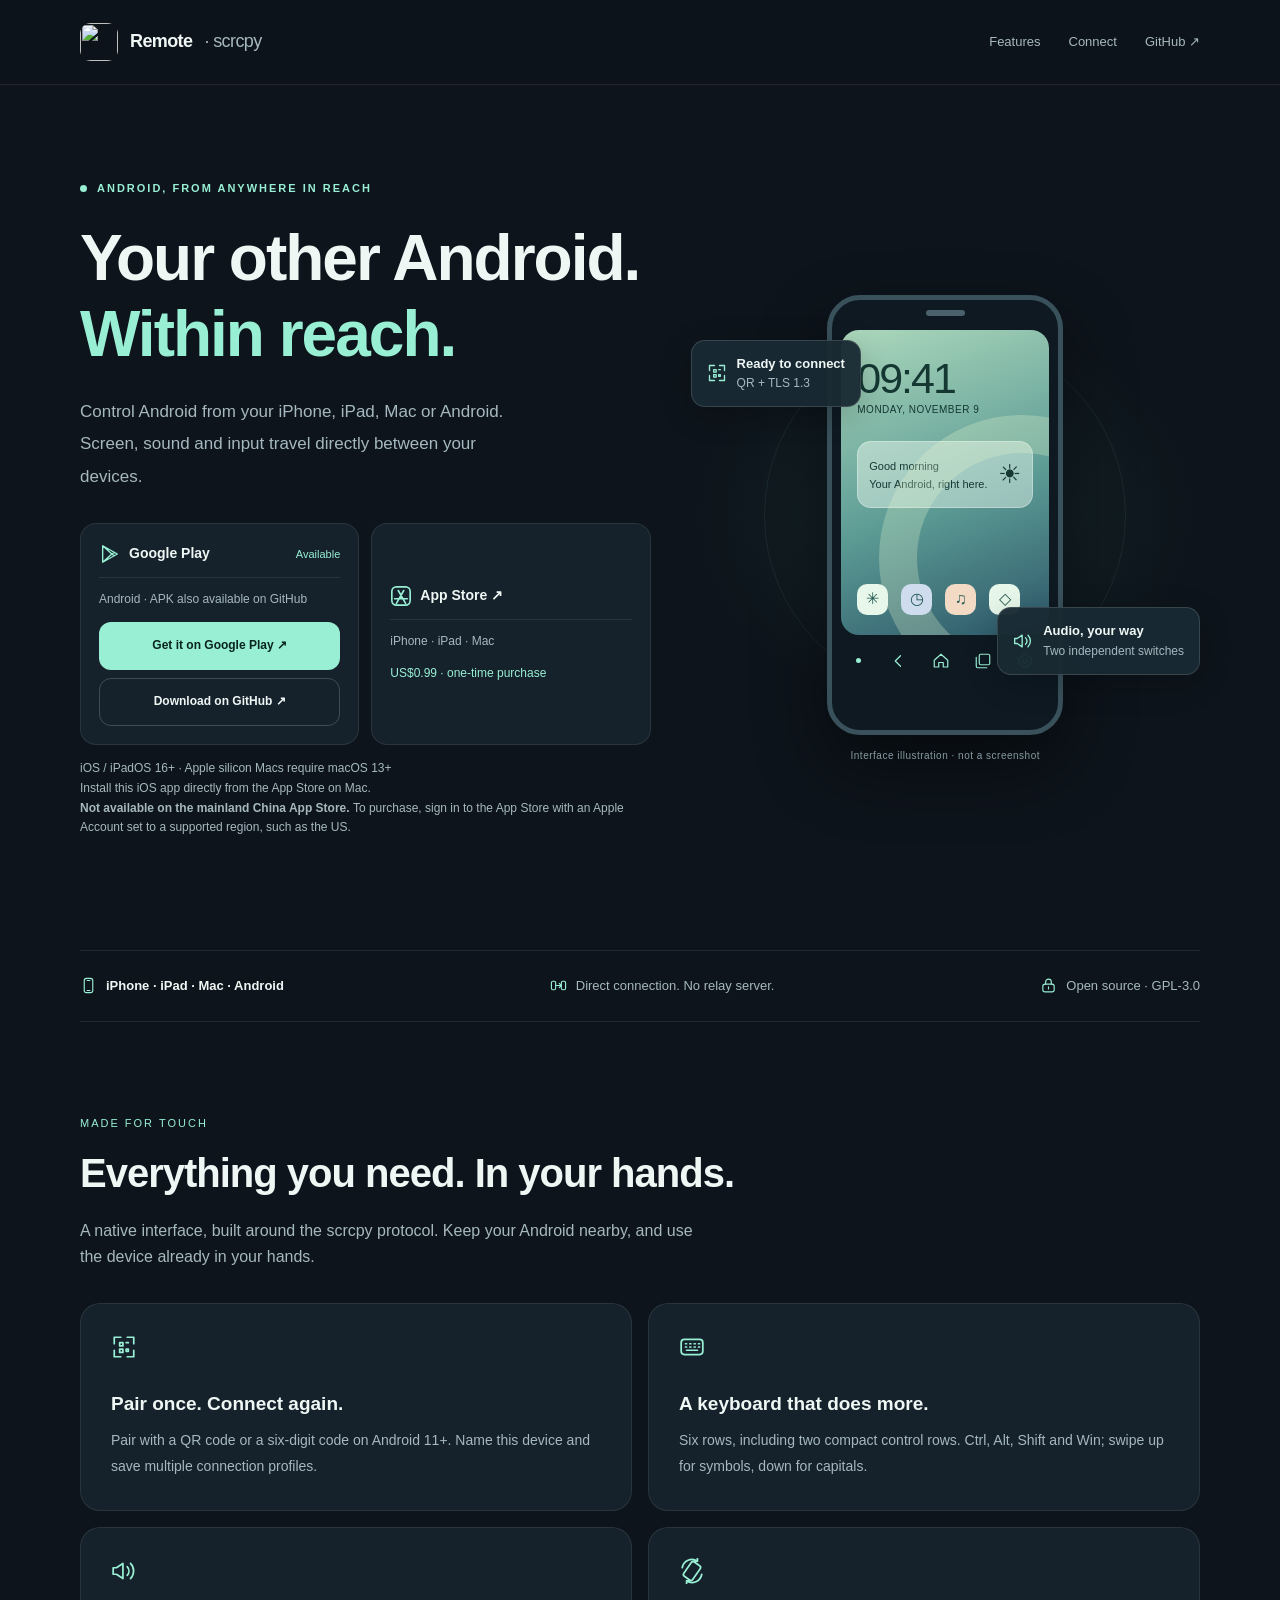
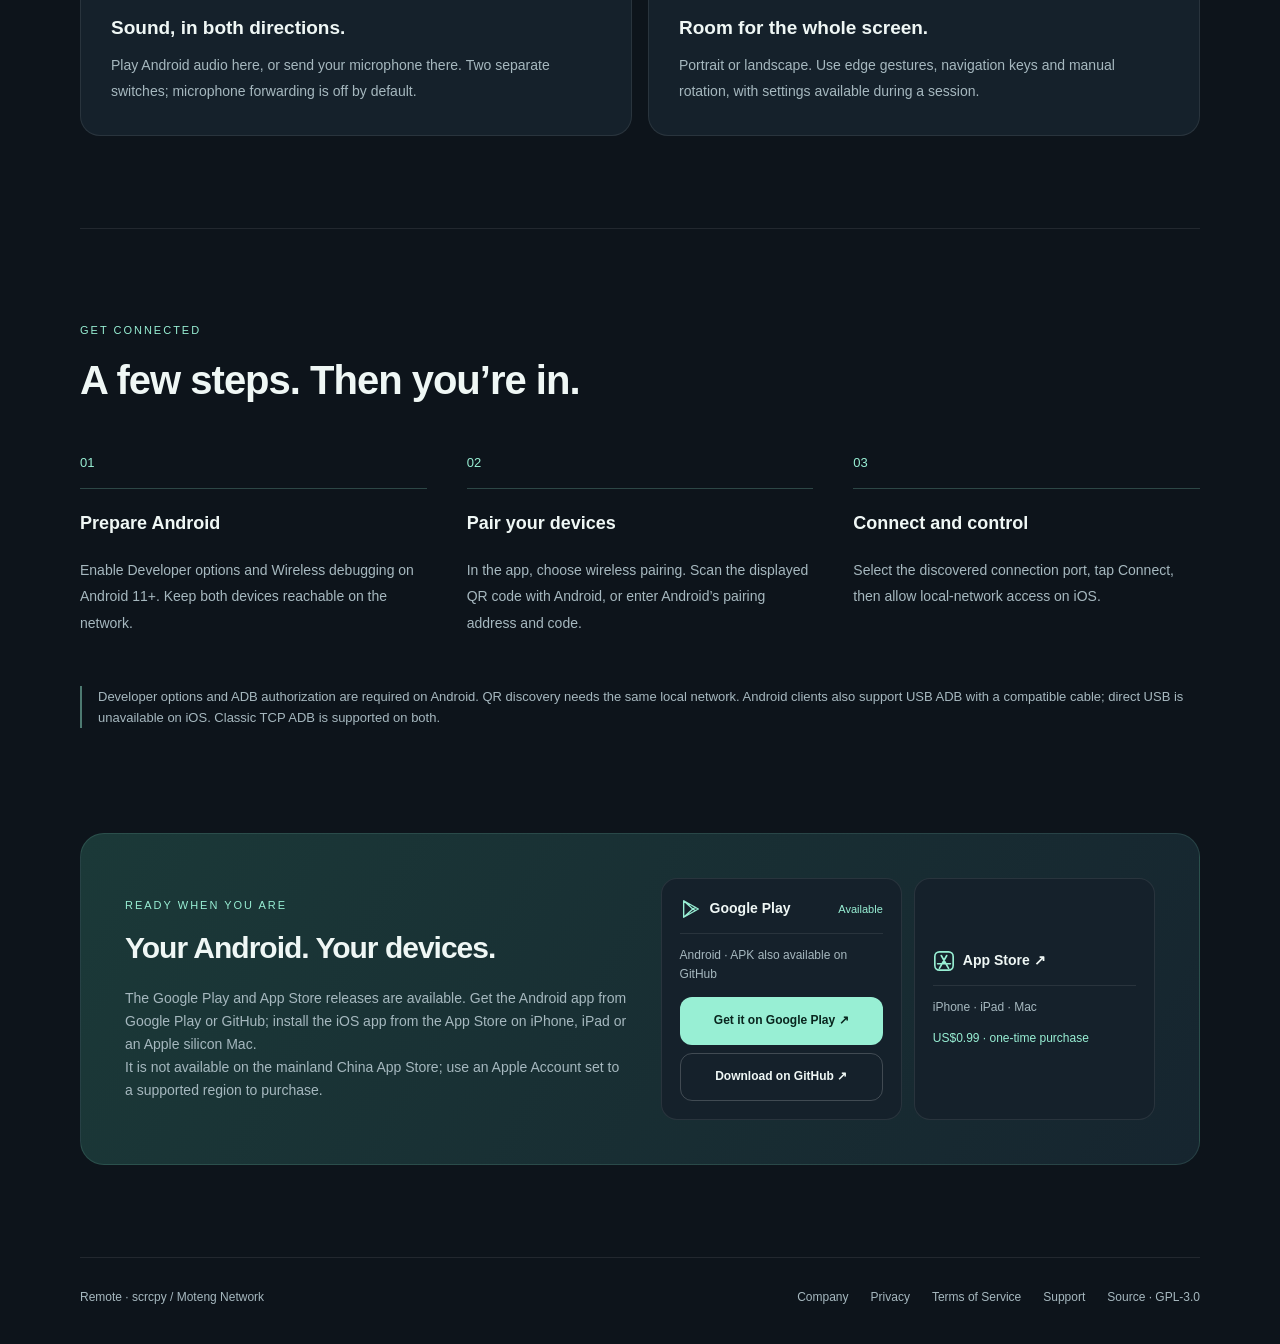
==== site/index.html @ ba076102 "site: mark Google Play release as available" ====
<!DOCTYPE html>
<html lang="en">
 <head>
  <meta charset="utf-8"/>
  <meta content="width=device-width, initial-scale=1" name="viewport"/>
  <meta content="#0d141b" name="theme-color"/>
  <title data-text-en="Remote · scrcpy — Control Android from your phone, tablet or Mac" data-text-zh="远控 · scrcpy — 用手机、平板或 Mac 控制 Android">
   Remote · scrcpy — Control Android from your phone, tablet or Mac
  </title>
  <meta content="Control Android from iPhone, iPad, Apple silicon Mac or Android. Available on the App Store and Google Play, with Android APK downloads on GitHub." data-content-en="Control Android from iPhone, iPad, Apple silicon Mac or Android. Available on the App Store and Google Play, with Android APK downloads on GitHub." data-content-zh="用 iPhone、iPad、Apple 芯片 Mac 或 Android 控制 Android。App Store 与 Google Play 均已上架，Android APK 也可从 GitHub 下载。" name="description"/>
  <meta content="Remote · scrcpy — Control Android from your phone, tablet or Mac" data-content-en="Remote · scrcpy — Control Android from your phone, tablet or Mac" data-content-zh="远控 · scrcpy — 用手机、平板或 Mac 控制 Android" property="og:title"/>
  <meta content="Control Android from iPhone, iPad, Apple silicon Mac or Android. Available on the App Store and Google Play, with Android APK downloads on GitHub." data-content-en="Control Android from iPhone, iPad, Apple silicon Mac or Android. Available on the App Store and Google Play, with Android APK downloads on GitHub." data-content-zh="用 iPhone、iPad、Apple 芯片 Mac 或 Android 控制 Android。App Store 与 Google Play 均已上架，Android APK 也可从 GitHub 下载。" property="og:description"/>
  <meta content="website" property="og:type"/>
  <link href="assets/logo.svg" rel="icon" type="image/svg+xml"/>
  <script src="assets/language.js">
  </script>
  <link href="assets/style.css" rel="stylesheet"/>
  <link href="https://scrcpy.oh-my-term.cn/" rel="canonical"/>
 </head>
 <body>
  <a class="skip" href="#main">
   <span data-language="zh-CN" lang="zh-CN">
    跳到正文
   </span>
   <span data-language="en" lang="en">
    Skip to content
   </span>
  </a>
  <header class="header">
   <nav aria-label="Main navigation" class="wrap nav" data-label-en="Main navigation" data-label-zh="主导航">
    <a class="brand" href="./">
     <img alt="" height="38" src="assets/logo.svg" width="38"/>
     Remote
     <span style="color: var(--muted); font-weight: 400">
      · scrcpy
     </span>
    </a>
    <div class="navlinks">
     <a class="desktop" href="#features">
      <span data-language="zh-CN" lang="zh-CN">
       功能
      </span>
      <span data-language="en" lang="en">
       Features
      </span>
     </a>
     <a class="desktop" href="#connect">
      <span data-language="zh-CN" lang="zh-CN">
       如何连接
      </span>
      <span data-language="en" lang="en">
       Connect
      </span>
     </a>
     <a class="desktop" href="https://github.com/moteng-network/scrcpy-ios">
      GitHub ↗
     </a>
     <button aria-label="Switch to Chinese" class="language language-toggle" data-label-en="Switch to Chinese" data-label-zh="切换为英文" data-toggle-language="" type="button">
      <span data-language="zh-CN" lang="zh-CN">
       EN
      </span>
      <span data-language="en" lang="en">
       中文
      </span>
     </button>
    </div>
   </nav>
  </header>
  <main class="wrap" id="main">
   <div class="hero">
    <div>
     <div class="eyebrow">
      Android, from anywhere in reach
     </div>
     <h1>
      <span data-language="zh-CN" lang="zh-CN">
       把另一部 Android，
       <br/>
       <em>
        握在手里。
       </em>
      </span>
      <span data-language="en" lang="en">
       Your other Android.
       <br/>
       <em>
        Within reach.
       </em>
      </span>
     </h1>
     <p class="lead">
      <span data-language="zh-CN" lang="zh-CN">
       用 iPhone、iPad、Mac 或 Android 控制 Android。
       <br/>
       画面、声音和输入，直接在设备之间传输。
      </span>
      <span data-language="en" lang="en">
       Control Android from your iPhone, iPad, Mac or Android.
       <br/>
       Screen, sound and input travel directly between your devices.
      </span>
     </p>
     <div class="downloads">
      <div class="download-card android-download">
       <div class="store-row">
        <svg aria-hidden="true" fill="none" stroke="currentColor" stroke-linejoin="round" stroke-width="1.5" viewBox="0 0 24 24">
         <path d="M4 3v18l16-9L4 3Zm0 0 10 9L4 21m10-9 3-2m-3 2 3 2">
         </path>
        </svg>
        <strong>
         Google Play
        </strong>
        <span class="store-status available">
         <span data-language="zh-CN" lang="zh-CN">
          已上架
         </span>
         <span data-language="en" lang="en">
          Available
         </span>
        </span>
       </div>
       <p class="download-detail">
        <span data-language="zh-CN" lang="zh-CN">
         Android 版 · 也可从 GitHub 下载 APK
        </span>
        <span data-language="en" lang="en">
         Android · APK also available on GitHub
        </span>
       </p>
       <a class="button" href="https://play.google.com/store/apps/details?id=cn.ohmyterm.scrcpy">
        <span data-language="zh-CN" lang="zh-CN">
         在 Google Play 获取 ↗
        </span>
        <span data-language="en" lang="en">
         Get it on Google Play ↗
        </span>
       </a>
       <a class="button secondary" href="https://github.com/moteng-network/scrcpy-apk/releases/latest">
        <span data-language="zh-CN" lang="zh-CN">
         到 GitHub 下载 ↗
        </span>
        <span data-language="en" lang="en">
         Download on GitHub ↗
        </span>
       </a>
      </div>
      <a class="download-card app-store-download" href="https://apps.apple.com/app/id6832577723">
       <div class="store-row">
        <svg aria-hidden="true" fill="none" stroke="currentColor" stroke-linecap="round" stroke-width="1.8" viewBox="0 0 24 24">
         <rect height="20" rx="5" width="20" x="2" y="2">
         </rect>
         <path d="m9 6 8 14M15 6 7 20M5 15h14">
         </path>
        </svg>
        <strong>
         App Store ↗
        </strong>
       </div>
       <span class="download-detail">
        iPhone · iPad · Mac
       </span>
       <span class="store-price">
        <span data-language="zh-CN" lang="zh-CN">
         US$0.99 · 一次购买
        </span>
        <span data-language="en" lang="en">
         US$0.99 · one-time purchase
        </span>
       </span>
      </a>
     </div>
     <p class="note">
      <span data-language="zh-CN" lang="zh-CN">
       iOS / iPadOS 16+ · Apple 芯片 Mac 需 macOS 13+
       <br/>
       Mac 可从 App Store 直接安装此 iOS 版。
       <br/>
       <strong>
        中国大陆区 App Store 未上架。
       </strong>
       请使用其他已上架地区（如美国）的 Apple 账号登录 App Store 购买。
      </span>
      <span data-language="en" lang="en">
       iOS / iPadOS 16+ · Apple silicon Macs require macOS 13+
       <br/>
       Install this iOS app directly from the App Store on Mac.
       <br/>
       <strong>
        Not available on the mainland China App Store.
       </strong>
       To purchase, sign in to the App Store with an Apple Account set to a supported region, such as the US.
      </span>
     </p>
    </div>
    <div aria-label="Illustration of an Android screen with remote navigation keys" class="art" data-label-en="Illustration of an Android screen with remote navigation keys" data-label-zh="Android 远控屏幕和导航键示意" role="img">
     <div class="badge pair">
      <svg aria-hidden="true" fill="none" stroke="currentColor" stroke-linecap="round" stroke-linejoin="round" stroke-width="1.6" viewBox="0 0 24 24">
       <path d="M9 3H3v6m12-6h6v6M3 15v6h6m12-6v6h-6M8 8h3v3H8zm6 0h2m-2 6h2v2h-2zm-6 0h3v3H8z">
       </path>
      </svg>
      <div>
       <span data-language="zh-CN" lang="zh-CN">
        <b>
         配对完成，随时连接
        </b>
        QR + TLS 1.3
       </span>
       <span data-language="en" lang="en">
        <b>
         Ready to connect
        </b>
        QR + TLS 1.3
       </span>
      </div>
     </div>
     <div class="phone">
      <div class="camera">
      </div>
      <div class="screen">
       <div class="clock">
        09:41
       </div>
       <div class="day">
        <span data-language="zh-CN" lang="zh-CN">
         11 月 9 日 · 星期一
        </span>
        <span data-language="en" lang="en">
         MONDAY, NOVEMBER 9
        </span>
       </div>
       <div class="weather">
        <div>
         <span data-language="zh-CN" lang="zh-CN">
          早上好
          <br/>
          另一部手机，就在手边。
         </span>
         <span data-language="en" lang="en">
          Good morning
          <br/>
          Your Android, right here.
         </span>
        </div>
        <b>
         ☀
        </b>
       </div>
       <div class="apps">
        <span class="app-dot">
         ✳
        </span>
        <span class="app-dot">
         ◷
        </span>
        <span class="app-dot">
         ♫
        </span>
        <span class="app-dot">
         ◇
        </span>
       </div>
      </div>
      <div class="remote-controls">
       <span class="connected">
       </span>
       <svg aria-hidden="true" fill="none" stroke="currentColor" stroke-linecap="round" stroke-linejoin="round" stroke-width="1.6" viewBox="0 0 24 24">
        <path d="m14 5-7 7 7 7">
        </path>
       </svg>
       <svg aria-hidden="true" fill="none" stroke="currentColor" stroke-linecap="round" stroke-linejoin="round" stroke-width="1.6" viewBox="0 0 24 24">
        <path d="m3 11 9-8 9 8v9h-6v-6H9v6H3z">
        </path>
       </svg>
       <svg aria-hidden="true" fill="none" stroke="currentColor" stroke-linecap="round" stroke-linejoin="round" stroke-width="1.6" viewBox="0 0 24 24">
        <rect height="14" rx="2" width="14" x="7" y="3">
        </rect>
        <path d="M3 7v12a2 2 0 0 0 2 2h12">
        </path>
       </svg>
       <svg aria-hidden="true" fill="none" stroke="currentColor" stroke-linecap="round" stroke-linejoin="round" stroke-width="1.6" viewBox="0 0 24 24">
        <circle cx="12" cy="12" r="3">
        </circle>
        <path d="m9 3-1 3-3 1-2 3 2 2-1 3 3 2 2 3 3-1 3 1 2-3 3-2-1-3 2-2-2-3-3-1-1-3z">
        </path>
       </svg>
      </div>
     </div>
     <div class="badge audio">
      <svg aria-hidden="true" fill="none" stroke="currentColor" stroke-linecap="round" stroke-linejoin="round" stroke-width="1.6" viewBox="0 0 24 24">
       <path d="m11 5-6 4H2v6h3l6 4zM15 8a6 6 0 0 1 0 8m3-11a10 10 0 0 1 0 14">
       </path>
      </svg>
      <div>
       <span data-language="zh-CN" lang="zh-CN">
        <b>
         画面之外，声音也在
        </b>
        播放与麦克风，独立开关
       </span>
       <span data-language="en" lang="en">
        <b>
         Audio, your way
        </b>
        Two independent switches
       </span>
      </div>
     </div>
     <span class="art-caption">
      <span data-language="zh-CN" lang="zh-CN">
       远控界面示意，非实际截图
      </span>
      <span data-language="en" lang="en">
       Interface illustration · not a screenshot
      </span>
     </span>
    </div>
   </div>
   <div class="platforms">
    <span>
     <span data-language="zh-CN" lang="zh-CN">
      <svg aria-hidden="true" fill="none" stroke="currentColor" stroke-linecap="round" stroke-linejoin="round" stroke-width="1.6" viewBox="0 0 24 24">
       <rect height="20" rx="3" width="12" x="6" y="2">
       </rect>
       <path d="M10 5h4M10 19h4">
       </path>
      </svg>
      <strong>
       iPhone · iPad · Mac · Android
      </strong>
     </span>
     <span data-language="en" lang="en">
      <svg aria-hidden="true" fill="none" stroke="currentColor" stroke-linecap="round" stroke-linejoin="round" stroke-width="1.6" viewBox="0 0 24 24">
       <rect height="20" rx="3" width="12" x="6" y="2">
       </rect>
       <path d="M10 5h4M10 19h4">
       </path>
      </svg>
      <strong>
       iPhone · iPad · Mac · Android
      </strong>
     </span>
    </span>
    <span>
     <span data-language="zh-CN" lang="zh-CN">
      <svg aria-hidden="true" fill="none" stroke="currentColor" stroke-linecap="round" stroke-linejoin="round" stroke-width="1.6" viewBox="0 0 24 24">
       <rect height="12" rx="2" width="6" x="2" y="6">
       </rect>
       <rect height="12" rx="2" width="6" x="16" y="6">
       </rect>
       <path d="M8 12h8m-3-3 3 3-3 3">
       </path>
      </svg>
      设备直接连接，无需中转服务器
     </span>
     <span data-language="en" lang="en">
      <svg aria-hidden="true" fill="none" stroke="currentColor" stroke-linecap="round" stroke-linejoin="round" stroke-width="1.6" viewBox="0 0 24 24">
       <rect height="12" rx="2" width="6" x="2" y="6">
       </rect>
       <rect height="12" rx="2" width="6" x="16" y="6">
       </rect>
       <path d="M8 12h8m-3-3 3 3-3 3">
       </path>
      </svg>
      Direct connection. No relay server.
     </span>
    </span>
    <span>
     <span data-language="zh-CN" lang="zh-CN">
      <svg aria-hidden="true" fill="none" stroke="currentColor" stroke-linecap="round" stroke-linejoin="round" stroke-width="1.6" viewBox="0 0 24 24">
       <rect height="11" rx="3" width="16" x="4" y="10">
       </rect>
       <path d="M8 10V7a4 4 0 0 1 8 0v3m-4 4v3">
       </path>
      </svg>
      代码开源 · GPL-3.0
     </span>
     <span data-language="en" lang="en">
      <svg aria-hidden="true" fill="none" stroke="currentColor" stroke-linecap="round" stroke-linejoin="round" stroke-width="1.6" viewBox="0 0 24 24">
       <rect height="11" rx="3" width="16" x="4" y="10">
       </rect>
       <path d="M8 10V7a4 4 0 0 1 8 0v3m-4 4v3">
       </path>
      </svg>
      Open source · GPL-3.0
     </span>
    </span>
   </div>
   <section id="features">
    <div class="section-label">
     <span data-language="zh-CN" lang="zh-CN">
      为手机和平板而做
     </span>
     <span data-language="en" lang="en">
      Made for touch
     </span>
    </div>
    <h2>
     <span data-language="zh-CN" lang="zh-CN">
      看得清，也操控得顺手。
     </span>
     <span data-language="en" lang="en">
      Everything you need. In your hands.
     </span>
    </h2>
    <p class="section-lead">
     <span data-language="zh-CN" lang="zh-CN">
      基于 scrcpy 协议的原生客户端。无需电脑，直接用手里的设备操作另一部
          Android。
     </span>
     <span data-language="en" lang="en">
      A native interface, built around the scrcpy protocol. Keep your
          Android nearby, and use the device already in your hands.
     </span>
    </p>
    <div class="grid">
     <article class="card">
      <svg aria-hidden="true" fill="none" stroke="currentColor" stroke-linecap="round" stroke-linejoin="round" stroke-width="1.6" viewBox="0 0 24 24">
       <path d="M9 3H3v6m12-6h6v6M3 15v6h6m12-6v6h-6M8 8h3v3H8zm6 0h2m-2 6h2v2h-2zm-6 0h3v3H8z">
       </path>
      </svg>
      <h3>
       <span data-language="zh-CN" lang="zh-CN">
        配对一次，下次直接连接。
       </span>
       <span data-language="en" lang="en">
        Pair once. Connect again.
       </span>
      </h3>
      <p>
       <span data-language="zh-CN" lang="zh-CN">
        Android 11+
              支持二维码和六位配对码。自定义本机名称，保存多组主机配置，切换设备更方便。
       </span>
       <span data-language="en" lang="en">
        Pair with a QR code or a six-digit code on Android 11+. Name this
              device and save multiple connection profiles.
       </span>
      </p>
     </article>
     <article class="card">
      <svg aria-hidden="true" fill="none" stroke="currentColor" stroke-linecap="round" stroke-linejoin="round" stroke-width="1.6" viewBox="0 0 24 24">
       <rect height="14" rx="3" width="20" x="2" y="5">
       </rect>
       <path d="M6 9h1m3 0h1m3 0h1m3 0h1M6 12h1m3 0h1m3 0h1m3 0h1M7 15h10">
       </path>
      </svg>
      <h3>
       <span data-language="zh-CN" lang="zh-CN">
        完整键盘，小屏也能顺手用。
       </span>
       <span data-language="en" lang="en">
        A keyboard that does more.
       </span>
      </h3>
      <p>
       <span data-language="zh-CN" lang="zh-CN">
        六行 QWERTY 键盘，含两行紧凑控制键。Ctrl、Alt、Shift、Win
              一应俱全，上滑输入符号，下滑输入大写。
       </span>
       <span data-language="en" lang="en">
        Six rows, including two compact control rows. Ctrl, Alt, Shift and
              Win; swipe up for symbols, down for capitals.
       </span>
      </p>
     </article>
     <article class="card">
      <svg aria-hidden="true" fill="none" stroke="currentColor" stroke-linecap="round" stroke-linejoin="round" stroke-width="1.6" viewBox="0 0 24 24">
       <path d="m11 5-6 4H2v6h3l6 4zM15 8a6 6 0 0 1 0 8m3-11a10 10 0 0 1 0 14">
       </path>
      </svg>
      <h3>
       <span data-language="zh-CN" lang="zh-CN">
        声音往返，分别掌控。
       </span>
       <span data-language="en" lang="en">
        Sound, in both directions.
       </span>
      </h3>
      <p>
       <span data-language="zh-CN" lang="zh-CN">
        播放远端系统声音，也可以把本机麦克风传到远端。两个独立开关，麦克风转发默认关闭。
       </span>
       <span data-language="en" lang="en">
        Play Android audio here, or send your microphone there. Two
              separate switches; microphone forwarding is off by default.
       </span>
      </p>
     </article>
     <article class="card">
      <svg aria-hidden="true" fill="none" stroke="currentColor" stroke-linecap="round" stroke-linejoin="round" stroke-width="1.6" viewBox="0 0 24 24">
       <rect height="16" rx="2" transform="rotate(35 12 12)" width="10" x="7" y="4">
       </rect>
       <path d="M3 9a9 9 0 0 1 14-6m0-3v3h-3M21 15a9 9 0 0 1-14 6m0 3v-3h3">
       </path>
      </svg>
      <h3>
       <span data-language="zh-CN" lang="zh-CN">
        横过来，空间就打开了。
       </span>
       <span data-language="en" lang="en">
        Room for the whole screen.
       </span>
      </h3>
      <p>
       <span data-language="zh-CN" lang="zh-CN">
        支持横竖屏、边缘手势、虚拟导航键和手动旋转。连接中随时调整设置，让画面占据更多空间。
       </span>
       <span data-language="en" lang="en">
        Portrait or landscape. Use edge gestures, navigation keys and
              manual rotation, with settings available during a session.
       </span>
      </p>
     </article>
    </div>
   </section>
   <section class="steps-section" id="connect">
    <div class="section-label">
     GET CONNECTED
    </div>
    <h2>
     <span data-language="zh-CN" lang="zh-CN">
      准备好，就连起来。
     </span>
     <span data-language="en" lang="en">
      A few steps. Then you’re in.
     </span>
    </h2>
    <div class="steps">
     <article class="step">
      <div class="step-number">
       01
      </div>
      <h3>
       <span data-language="zh-CN" lang="zh-CN">
        准备 Android
       </span>
       <span data-language="en" lang="en">
        Prepare Android
       </span>
      </h3>
      <p>
       <span data-language="zh-CN" lang="zh-CN">
        在 Android 11+
              的开发者选项里开启「无线调试」，确保两台设备网络互通。
       </span>
       <span data-language="en" lang="en">
        Enable Developer options and Wireless debugging on Android 11+.
              Keep both devices reachable on the network.
       </span>
      </p>
     </article>
     <article class="step">
      <div class="step-number">
       02
      </div>
      <h3>
       <span data-language="zh-CN" lang="zh-CN">
        完成配对
       </span>
       <span data-language="en" lang="en">
        Pair your devices
       </span>
      </h3>
      <p>
       <span data-language="zh-CN" lang="zh-CN">
        在 App 选择无线调试配对。用 Android 扫描 App 显示的二维码，或填写
              Android 的配对地址与配对码。
       </span>
       <span data-language="en" lang="en">
        In the app, choose wireless pairing. Scan the displayed QR code
              with Android, or enter Android’s pairing address and code.
       </span>
      </p>
     </article>
     <article class="step">
      <div class="step-number">
       03
      </div>
      <h3>
       <span data-language="zh-CN" lang="zh-CN">
        连接，开始控制
       </span>
       <span data-language="en" lang="en">
        Connect and control
       </span>
      </h3>
      <p>
       <span data-language="zh-CN" lang="zh-CN">
        选择自动发现的连接端口，点击「连接设备」。iOS
              首次使用时允许本地网络访问。
       </span>
       <span data-language="en" lang="en">
        Select the discovered connection port, tap Connect, then allow
              local-network access on iOS.
       </span>
      </p>
     </article>
    </div>
    <p class="aside-note">
     <span data-language="zh-CN" lang="zh-CN">
      被控 Android 需要开启开发者选项并授权
          ADB；二维码发现需在同一局域网。Android 客户端还支持兼容线材的 USB
          ADB；iOS 暂不支持 USB 直连。两端均支持经典 TCP ADB。
     </span>
     <span data-language="en" lang="en">
      Developer options and ADB authorization are required on Android. QR
          discovery needs the same local network. Android clients also support
          USB ADB with a compatible cable; direct USB is unavailable on iOS.
          Classic TCP ADB is supported on both.
     </span>
    </p>
   </section>
   <section style="padding-top: 0">
    <div class="get">
     <div>
      <div class="section-label">
       READY WHEN YOU ARE
      </div>
      <h2>
       <span data-language="zh-CN" lang="zh-CN">
        从手边，连接另一边。
       </span>
       <span data-language="en" lang="en">
        Your Android. Your devices.
       </span>
      </h2>
      <p>
       <span data-language="zh-CN" lang="zh-CN">
        Google Play 与 App Store 均已上架。Android 版可从 Google Play 或 GitHub 下载；iPhone、iPad 和 Apple 芯片 Mac 可从 App Store 安装 iOS 版。
        <br/>
        中国大陆区 App Store 未上架，购买需使用其他已上架地区的 Apple 账号。
       </span>
       <span data-language="en" lang="en">
        The Google Play and App Store releases are available. Get the Android app from Google Play or GitHub; install the iOS app from the App Store on iPhone, iPad or an Apple silicon Mac.
        <br/>
        It is not available on the mainland China App Store; use an Apple Account set to a supported region to purchase.
       </span>
      </p>
     </div>
     <div class="downloads">
      <div class="download-card android-download">
       <div class="store-row">
        <svg aria-hidden="true" fill="none" stroke="currentColor" stroke-linejoin="round" stroke-width="1.5" viewBox="0 0 24 24">
         <path d="M4 3v18l16-9L4 3Zm0 0 10 9L4 21m10-9 3-2m-3 2 3 2">
         </path>
        </svg>
        <strong>
         Google Play
        </strong>
        <span class="store-status available">
         <span data-language="zh-CN" lang="zh-CN">
          已上架
         </span>
         <span data-language="en" lang="en">
          Available
         </span>
        </span>
       </div>
       <p class="download-detail">
        <span data-language="zh-CN" lang="zh-CN">
         Android 版 · 也可从 GitHub 下载 APK
        </span>
        <span data-language="en" lang="en">
         Android · APK also available on GitHub
        </span>
       </p>
       <a class="button" href="https://play.google.com/store/apps/details?id=cn.ohmyterm.scrcpy">
        <span data-language="zh-CN" lang="zh-CN">
         在 Google Play 获取 ↗
        </span>
        <span data-language="en" lang="en">
         Get it on Google Play ↗
        </span>
       </a>
       <a class="button secondary" href="https://github.com/moteng-network/scrcpy-apk/releases/latest">
        <span data-language="zh-CN" lang="zh-CN">
         到 GitHub 下载 ↗
        </span>
        <span data-language="en" lang="en">
         Download on GitHub ↗
        </span>
       </a>
      </div>
      <a class="download-card app-store-download" href="https://apps.apple.com/app/id6832577723">
       <div class="store-row">
        <svg aria-hidden="true" fill="none" stroke="currentColor" stroke-linecap="round" stroke-width="1.8" viewBox="0 0 24 24">
         <rect height="20" rx="5" width="20" x="2" y="2">
         </rect>
         <path d="m9 6 8 14M15 6 7 20M5 15h14">
         </path>
        </svg>
        <strong>
         App Store ↗
        </strong>
       </div>
       <span class="download-detail">
        iPhone · iPad · Mac
       </span>
       <span class="store-price">
        <span data-language="zh-CN" lang="zh-CN">
         US$0.99 · 一次购买
        </span>
        <span data-language="en" lang="en">
         US$0.99 · one-time purchase
        </span>
       </span>
      </a>
     </div>
    </div>
   </section>
  </main>
  <footer class="wrap footer">
   <span>
    Remote · scrcpy /
    <a href="https://github.com/moteng-network">
     Moteng Network
    </a>
   </span>
   <div class="footer-links">
    <a href="https://oh-my-term.cn/"><span data-language="zh-CN" lang="zh-CN">公司官网</span><span data-language="en" lang="en">Company</span></a>
    <a href="privacy.html">
     <span data-language="zh-CN" lang="zh-CN">
      隐私政策
     </span>
     <span data-language="en" lang="en">
      Privacy
     </span>
    </a>
    <a href="tos.html">
     <span data-language="zh-CN" lang="zh-CN">
      服务条款
     </span>
     <span data-language="en" lang="en">
      Terms of Service
     </span>
    </a>
    <a href="support.html">
     <span data-language="zh-CN" lang="zh-CN">
      使用与支持
     </span>
     <span data-language="en" lang="en">
      Support
     </span>
    </a>
    <a href="https://github.com/moteng-network/scrcpy-ios">
     <span data-language="zh-CN" lang="zh-CN">
      源码 · GPL-3.0
     </span>
     <span data-language="en" lang="en">
      Source · GPL-3.0
     </span>
    </a>
   </div>
  </footer>
 </body>
</html>
---- site/assets/style.css ----
@charset "UTF-8";
:root {
  color-scheme: dark;
  --bg: #0d141b;
  --panel: #15212b;
  --line: #ffffff16;
  --text: #eff7f5;
  --muted: #a6b8bf;
  --mint: #98efd4;
  --max: 1120px;
}
* {
  box-sizing: border-box;
}
html {
  scroll-behavior: smooth;
  scroll-padding-top: 90px;
}
html[lang="en"] [data-language="zh-CN"],
html[lang="zh-CN"] [data-language="en"] {
  display: none;
}
.language-toggle {
  display: none;
  background: transparent;
  cursor: pointer;
}
.has-language-switch .language-toggle {
  display: inline-block;
}
.language-toggle:hover {
  border-color: var(--mint);
}
body {
  margin: 0;
  background: var(--bg);
  color: var(--text);
  font-family:
    -apple-system, BlinkMacSystemFont, "Segoe UI", "PingFang SC",
    "Microsoft YaHei", sans-serif;
  line-height: 1.65;
  -webkit-font-smoothing: antialiased;
}
a {
  color: inherit;
  text-decoration: none;
}
button {
  font: inherit;
}
a:focus-visible,
button:focus-visible,
summary:focus-visible {
  outline: 3px solid var(--mint);
  outline-offset: 5px;
}
a:hover {
  color: var(--mint);
}
.wrap {
  width: min(var(--max), calc(100% - 56px));
  margin: auto;
}
.skip {
  position: absolute;
  top: -70px;
  left: 20px;
  background: var(--mint);
  color: var(--bg);
  padding: 12px;
  z-index: 20;
}
.skip:focus {
  top: 12px;
}
.header {
  border-bottom: 1px solid var(--line);
  background: #0d141bf2;
}
.nav {
  min-height: 84px;
  display: flex;
  align-items: center;
  justify-content: space-between;
  gap: 24px;
}
.brand {
  display: flex;
  align-items: center;
  gap: 12px;
  font-size: 18px;
  font-weight: 650;
  letter-spacing: -0.6px;
  white-space: nowrap;
}
.brand img {
  width: 38px;
  height: 38px;
  border-radius: 11px;
}
.navlinks {
  display: flex;
  align-items: center;
  gap: 28px;
  font-size: 13px;
  color: var(--muted);
}
.language {
  border: 1px solid var(--line);
  border-radius: 30px;
  padding: 6px 13px;
  color: var(--text);
}
.hero {
  display: grid;
  grid-template-columns: 1.12fr 1fr;
  align-items: center;
  gap: 40px;
  padding: 94px 0 100px;
}
.eyebrow {
  font-size: 11px;
  letter-spacing: 2px;
  font-weight: 650;
  color: var(--mint);
  text-transform: uppercase;
  display: flex;
  align-items: center;
  gap: 10px;
}
.eyebrow:before {
  content: "";
  width: 7px;
  height: 7px;
  background: var(--mint);
  border-radius: 50%;
}
h1 {
  font-size: clamp(42px, 5.1vw, 64px);
  line-height: 1.18;
  font-weight: 650;
  letter-spacing: -2px;
  margin: 24px 0;
}
h1 em {
  color: var(--mint);
  font-style: normal;
}
.lead {
  max-width: 455px;
  color: var(--muted);
  font-size: 17px;
  line-height: 1.9;
}
.actions {
  display: flex;
  flex-wrap: wrap;
  align-items: center;
  gap: 12px;
  margin: 30px 0 14px;
}
.button {
  display: inline-flex;
  justify-content: center;
  align-items: center;
  gap: 9px;
  min-height: 48px;
  padding: 10px 21px;
  background: var(--mint);
  color: #09251e;
  border: 1px solid transparent;
  border-radius: 12px;
  font-size: 14px;
  font-weight: 650;
}
.button:hover {
  color: #09251e;
  background: #bcf9e6;
}
.button.secondary {
  background: transparent;
  color: var(--text);
  border-color: #ffffff30;
}
.button.secondary:hover {
  background: #ffffff0b;
  color: var(--mint);
}
.note {
  font-size: 12px;
  color: var(--muted);
}
.downloads {
  display: grid;
  grid-template-columns: repeat(2, minmax(0, 1fr));
  gap: 12px;
  margin: 30px 0 14px;
}
.download-card {
  min-width: 0;
  padding: 18px;
  border: 1px solid var(--line);
  border-radius: 16px;
  background: var(--panel);
}
.store-row {
  display: flex;
  align-items: center;
  gap: 8px;
  padding-bottom: 12px;
  border-bottom: 1px solid var(--line);
  font-size: 14px;
}
.store-row svg {
  width: 22px;
  height: 22px;
  flex-shrink: 0;
  color: var(--mint);
}
.store-row strong {
  white-space: nowrap;
}
.store-status {
  margin-left: auto;
  font-size: 11px;
  color: #f0c780;
  white-space: nowrap;
}
.store-status.available {
  color: var(--mint);
}
.download-detail {
  display: block;
  color: var(--muted);
  font-size: 12px;
  margin: 12px 0;
}
.download-card .button {
  width: 100%;
  padding: 9px 10px;
  font-size: 12px;
}
.download-card .button + .button {
  margin-top: 8px;
}
.app-store-download {
  display: flex;
  flex-direction: column;
  justify-content: center;
}
.app-store-download:hover {
  border-color: var(--mint);
}
.store-price {
  color: var(--mint);
  font-size: 12px;
}
.art {
  position: relative;
  min-height: 480px;
  display: flex;
  justify-content: center;
  align-items: center;
  isolation: isolate;
}
.art:before {
  content: "";
  position: absolute;
  inset: 20px -15px;
  background: radial-gradient(ellipse, #66d9b91c, transparent 65%);
  z-index: -1;
}
.art:after {
  content: "";
  position: absolute;
  width: min(360px, 100%);
  aspect-ratio: 1;
  border: 1px solid #9defd413;
  border-radius: 50%;
  z-index: -1;
}
.phone {
  width: 236px;
  height: 440px;
  border: 5px solid #39515b;
  background: #0e1922;
  border-radius: 33px;
  box-shadow: 0 32px 70px #0007;
  position: relative;
  overflow: hidden;
}
.phone .camera {
  height: 6px;
  width: 39px;
  border-radius: 8px;
  background: #4b626c;
  margin: 10px auto 14px;
}
.screen {
  margin: 0 9px;
  border-radius: 18px;
  background: linear-gradient(160deg, #acd8bc, #5d9c95 55%, #2c5769);
  height: 305px;
  padding: 25px 16px;
  color: #153833;
  overflow: hidden;
  position: relative;
}
.screen:after {
  content: "";
  width: 210px;
  height: 210px;
  border: 38px solid #e3f3cb47;
  border-radius: 50%;
  position: absolute;
  right: -116px;
  bottom: -66px;
}
.clock {
  font-size: 43px;
  letter-spacing: -2px;
  line-height: 1.1;
  font-weight: 350;
}
.day {
  font-size: 10px;
  letter-spacing: 0.5px;
  margin-bottom: 23px;
}
.weather {
  background: #f4fff470;
  border: 1px solid #ffffff50;
  padding: 11px;
  border-radius: 14px;
  display: flex;
  justify-content: space-between;
  align-items: center;
  font-size: 11px;
}
.weather b {
  font-size: 26px;
  font-weight: 450;
}
.apps {
  display: flex;
  gap: 13px;
  position: absolute;
  bottom: 20px;
  z-index: 1;
}
.app-dot {
  width: 31px;
  height: 31px;
  display: grid;
  place-items: center;
  background: #e7f8ea;
  border-radius: 10px;
  color: #235b51;
}
.app-dot:nth-child(2) {
  background: #cedcee;
}
.app-dot:nth-child(3) {
  background: #f2dac4;
}
.remote-controls {
  display: flex;
  align-items: center;
  justify-content: center;
  gap: 24px;
  margin-top: 17px;
  color: var(--mint);
}
.remote-controls svg {
  width: 18px;
  height: 18px;
}
.remote-controls .connected {
  width: 5px;
  height: 5px;
  border-radius: 50%;
  background: var(--mint);
  margin-right: 5px;
}
.badge {
  position: absolute;
  z-index: 2;
  padding: 12px 15px;
  border: 1px solid #ffffff22;
  background: #1a2a33f5;
  border-radius: 14px;
  box-shadow: 0 8px 32px #0003;
  font-size: 12px;
  color: var(--muted);
  display: flex;
  align-items: center;
  gap: 10px;
}
.badge svg {
  color: var(--mint);
  width: 20px;
  height: 20px;
}
.badge b {
  display: block;
  color: var(--text);
  font-size: 13px;
  font-weight: 550;
}
.badge.pair {
  top: 65px;
  left: -6px;
}
.badge.audio {
  bottom: 80px;
  right: -5px;
}
.art-caption {
  position: absolute;
  bottom: -10px;
  font-size: 10px;
  letter-spacing: 0.5px;
  color: #869ba3;
}
.platforms {
  display: flex;
  justify-content: space-between;
  gap: 25px;
  border-top: 1px solid var(--line);
  border-bottom: 1px solid var(--line);
  padding: 24px 0;
  font-size: 13px;
  color: var(--muted);
}
.platforms strong {
  color: var(--text);
  font-weight: 550;
}
.platforms span {
  display: flex;
  align-items: center;
  gap: 9px;
}
.platforms svg {
  width: 17px;
  height: 17px;
  color: var(--mint);
}
section {
  padding: 92px 0;
}
.section-label {
  font-size: 11px;
  color: var(--mint);
  letter-spacing: 2px;
  text-transform: uppercase;
  margin-bottom: 14px;
}
h2 {
  font-size: clamp(28px, 3.5vw, 40px);
  line-height: 1.35;
  letter-spacing: -1px;
  font-weight: 600;
  margin: 0 0 18px;
}
.section-lead {
  color: var(--muted);
  max-width: 620px;
  margin: 0 0 32px;
}
.grid {
  display: grid;
  grid-template-columns: repeat(2, 1fr);
  gap: 16px;
}
.card {
  background: var(--panel);
  border: 1px solid var(--line);
  border-radius: 20px;
  padding: 30px;
}
.card svg {
  width: 26px;
  height: 26px;
  color: var(--mint);
  margin-bottom: 20px;
}
.card h3 {
  font-weight: 550;
  font-size: 19px;
  margin: 0 0 9px;
}
.card p {
  font-size: 14px;
  color: var(--muted);
  margin: 0;
  line-height: 1.85;
}
.steps-section {
  border-top: 1px solid var(--line);
}
.steps {
  display: grid;
  grid-template-columns: repeat(3, 1fr);
  gap: 40px;
  margin-top: 45px;
}
.step-number {
  font-size: 13px;
  color: var(--mint);
  border-bottom: 1px solid #98efd43b;
  padding-bottom: 15px;
  margin-bottom: 20px;
}
.step h3 {
  font-size: 18px;
  font-weight: 550;
}
.step p {
  font-size: 14px;
  color: var(--muted);
  line-height: 1.9;
}
.aside-note {
  border-left: 2px solid #98efd477;
  padding: 0 0 0 16px;
  color: var(--muted);
  font-size: 13px;
  margin-top: 35px;
}
.get {
  background: linear-gradient(120deg, #1b3938, #16252f);
  border: 1px solid #98efd422;
  border-radius: 24px;
  padding: 44px;
  display: flex;
  align-items: center;
  justify-content: space-between;
  gap: 30px;
}
.get h2 {
  font-size: 30px;
}
.get p {
  color: var(--muted);
  font-size: 14px;
  margin-bottom: 0;
}
.get .actions {
  margin: 0;
  flex-shrink: 0;
}
.get .downloads {
  flex: 0 0 48%;
  margin: 0;
}
.get .download-detail {
  margin: 12px 0;
  font-size: 12px;
}
.footer {
  border-top: 1px solid var(--line);
  padding: 30px 0 36px;
  display: flex;
  justify-content: space-between;
  gap: 20px;
  font-size: 12px;
  color: var(--muted);
}
.footer-links {
  display: flex;
  gap: 22px;
}
.legal {
  max-width: 760px;
  padding: 65px 0 90px;
}
.legal h1 {
  font-size: 40px;
}
.legal h2 {
  font-size: 24px;
  margin-top: 40px;
}
.legal h3 {
  font-size: 18px;
  font-weight: 550;
}
.legal p,
.legal li {
  color: var(--muted);
  line-height: 1.9;
  font-size: 15px;
}
.legal a {
  color: var(--mint);
  text-decoration: underline;
  text-underline-offset: 3px;
}
.legal .language-note {
  border-bottom: 1px solid var(--line);
  padding-bottom: 30px;
}
.legal hr {
  border: 0;
  border-top: 1px solid var(--line);
  margin: 55px 0;
}
.legal code {
  color: var(--text);
  font-size: 13px;
  background: var(--panel);
  padding: 2px 5px;
  border-radius: 4px;
}
@media (min-width: 1200px) {
  .badge.pair {
    left: 0;
  }
  .badge.audio {
    right: 0;
  }
}
@media (max-width: 900px) {
  .hero {
    gap: 10px;
  }
  .badge.pair {
    left: -20px;
  }
  .badge.audio {
    right: -5px;
  }
  .get {
    align-items: flex-start;
    flex-direction: column;
  }
  .downloads {
    grid-template-columns: 1fr;
  }
  .get .downloads {
    width: 100%;
    flex: auto;
  }
  .steps {
    gap: 24px;
  }
  .platforms {
    font-size: 12px;
  }
  .navlinks {
    gap: 18px;
  }
}
@media (max-width: 680px) {
  .wrap {
    width: calc(100% - 36px);
  }
  .nav {
    min-height: 72px;
    gap: 16px;
  }
  .navlinks {
    gap: 13px;
  }
  .navlinks .desktop {
    display: none;
  }
  .brand {
    font-size: 16px;
    gap: 9px;
  }
  .brand img {
    width: 32px;
    height: 32px;
  }
  .hero {
    grid-template-columns: 1fr;
    padding: 52px 0 35px;
  }
  .hero h1 {
    font-size: 46px;
    letter-spacing: -1.5px;
    max-width: 500px;
  }
  .lead {
    font-size: 15px;
  }
  .art {
    min-height: 470px;
    margin: 8px auto 20px;
    width: min(100%, 400px);
  }
  .badge.pair {
    left: 0;
  }
  .badge.audio {
    right: 0;
  }
  .platforms {
    flex-direction: column;
    gap: 12px;
    padding: 23px 0;
  }
  .grid {
    grid-template-columns: 1fr;
  }
  .card {
    padding: 25px;
  }
  .steps {
    grid-template-columns: 1fr;
    gap: 15px;
  }
  .step-number {
    margin-bottom: 10px;
    padding-bottom: 9px;
  }
  .step h3 {
    margin: 12px 0 8px;
  }
  .step p {
    margin: 0;
  }
  section {
    padding: 60px 0;
  }
  .get {
    padding: 28px;
  }
  .get h2 {
    font-size: 26px;
  }
  .get .actions {
    gap: 10px;
  }
  .get .button {
    font-size: 13px;
    padding: 10px 16px;
  }
  .footer {
    flex-direction: column;
  }
  .footer-links {
    flex-wrap: wrap;
    gap: 20px;
  }
  .legal {
    padding-top: 35px;
  }
  .legal h1 {
    font-size: 32px;
  }
}
@media (prefers-reduced-motion: reduce) {
  html {
    scroll-behavior: auto;
  }
}
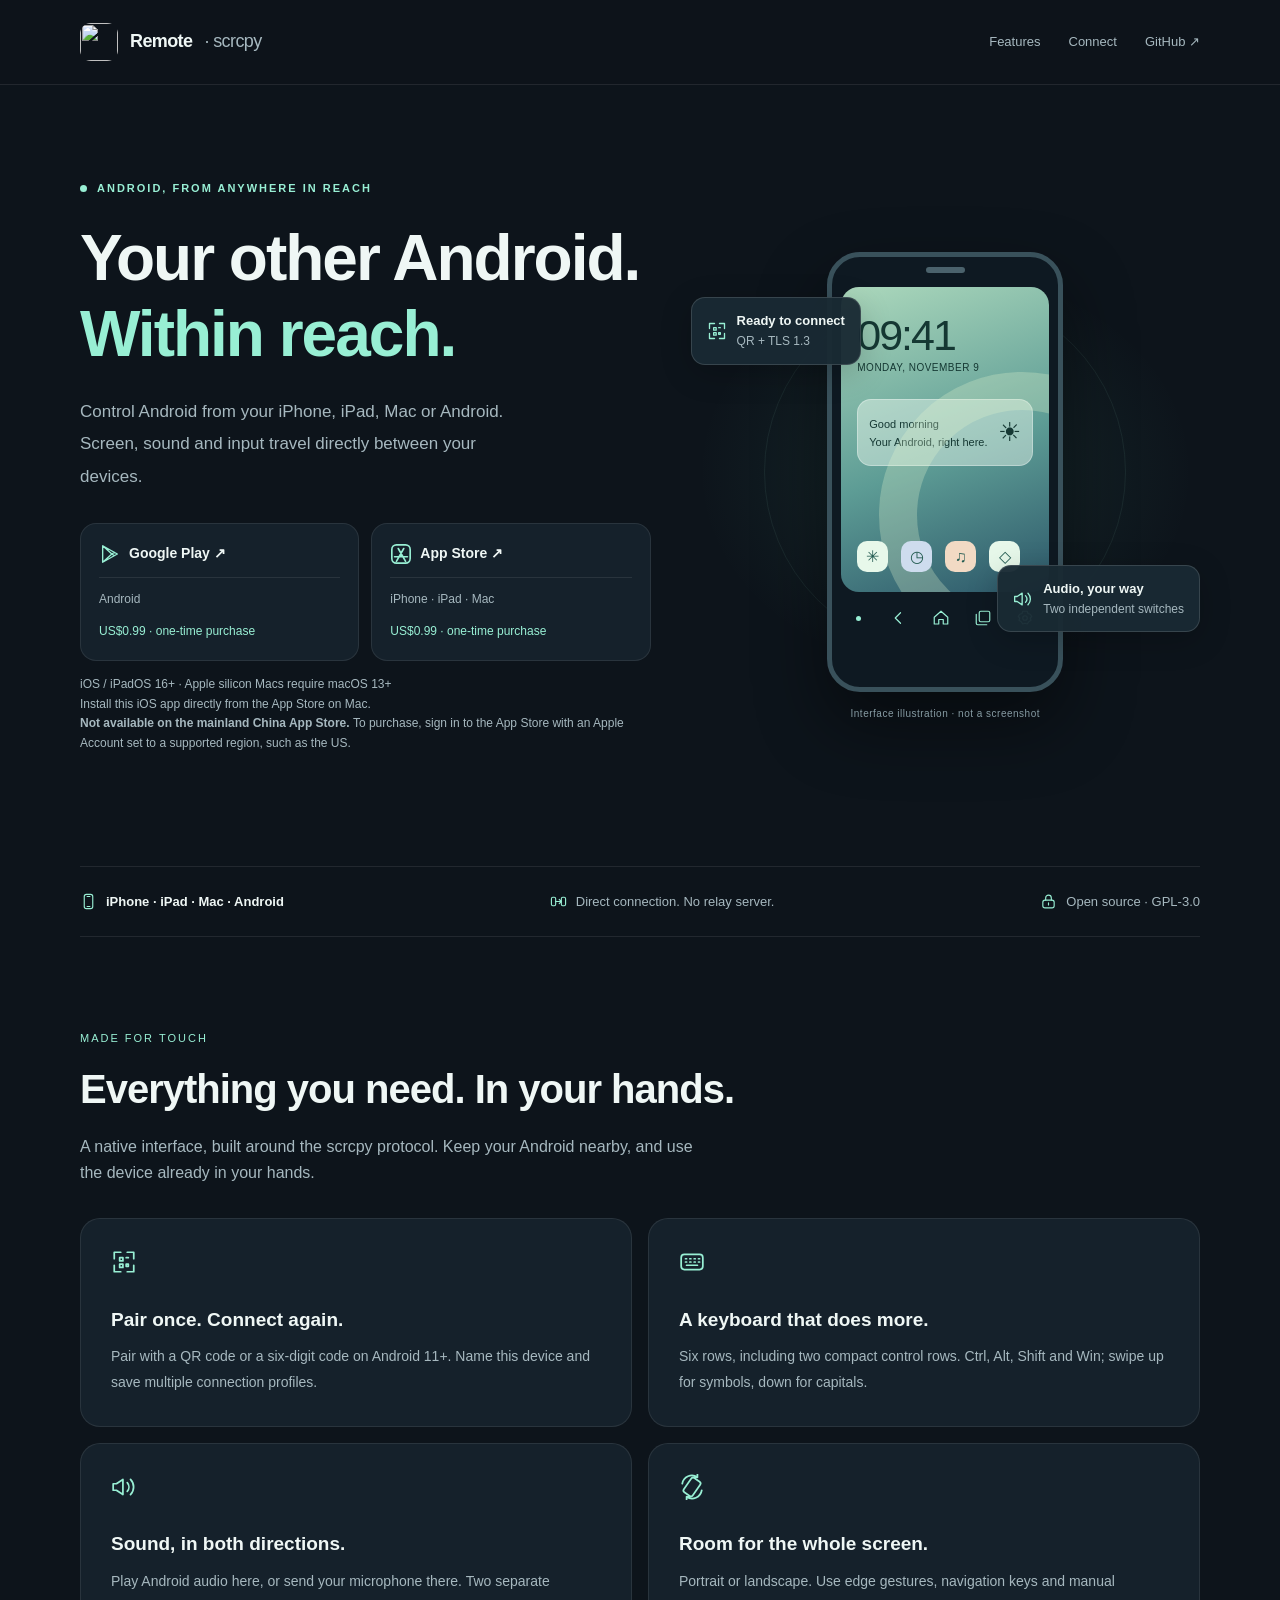
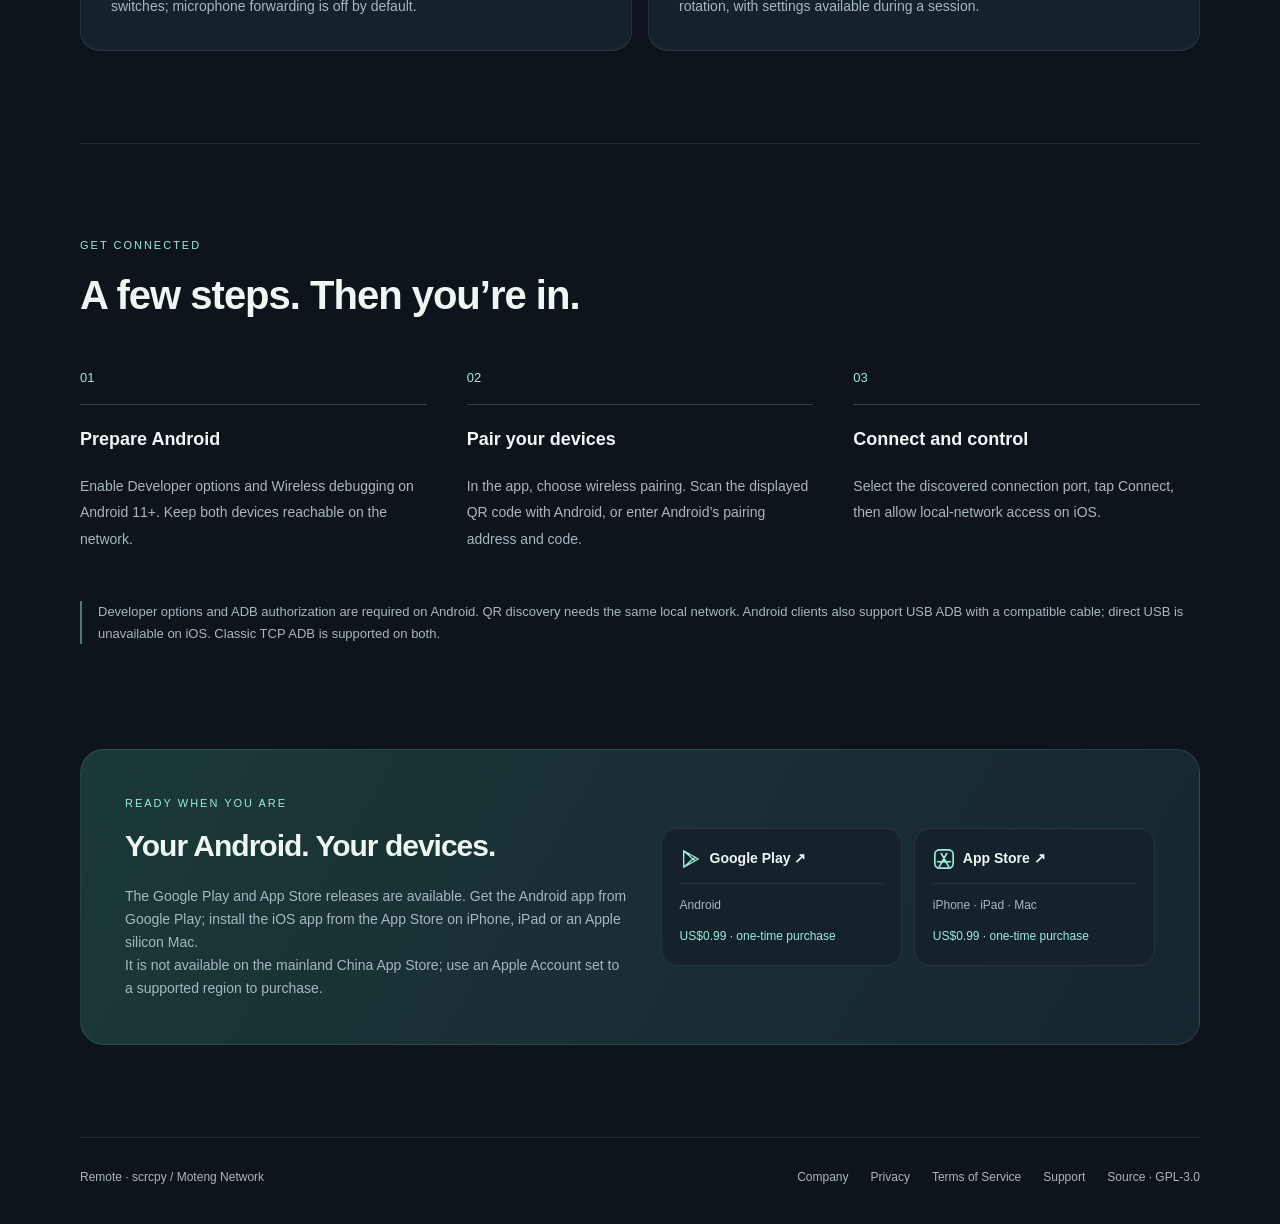
==== commit d70e401f: "site: offer only store versions and drop GitHub APK links The Google Play card now matches the App S" ====
--- a/site/index.html
+++ b/site/index.html
@@ -7,9 +7,9 @@
   <title data-text-en="Remote · scrcpy — Control Android from your phone, tablet or Mac" data-text-zh="远控 · scrcpy — 用手机、平板或 Mac 控制 Android">
    Remote · scrcpy — Control Android from your phone, tablet or Mac
   </title>
-  <meta content="Control Android from iPhone, iPad, Apple silicon Mac or Android. Available on the App Store and Google Play, with Android APK downloads on GitHub." data-content-en="Control Android from iPhone, iPad, Apple silicon Mac or Android. Available on the App Store and Google Play, with Android APK downloads on GitHub." data-content-zh="用 iPhone、iPad、Apple 芯片 Mac 或 Android 控制 Android。App Store 与 Google Play 均已上架，Android APK 也可从 GitHub 下载。" name="description"/>
+  <meta content="Control Android from iPhone, iPad, Apple silicon Mac or Android. Available on the App Store and Google Play." data-content-en="Control Android from iPhone, iPad, Apple silicon Mac or Android. Available on the App Store and Google Play." data-content-zh="用 iPhone、iPad、Apple 芯片 Mac 或 Android 控制 Android。App Store 与 Google Play 均已上架。" name="description"/>
   <meta content="Remote · scrcpy — Control Android from your phone, tablet or Mac" data-content-en="Remote · scrcpy — Control Android from your phone, tablet or Mac" data-content-zh="远控 · scrcpy — 用手机、平板或 Mac 控制 Android" property="og:title"/>
-  <meta content="Control Android from iPhone, iPad, Apple silicon Mac or Android. Available on the App Store and Google Play, with Android APK downloads on GitHub." data-content-en="Control Android from iPhone, iPad, Apple silicon Mac or Android. Available on the App Store and Google Play, with Android APK downloads on GitHub." data-content-zh="用 iPhone、iPad、Apple 芯片 Mac 或 Android 控制 Android。App Store 与 Google Play 均已上架，Android APK 也可从 GitHub 下载。" property="og:description"/>
+  <meta content="Control Android from iPhone, iPad, Apple silicon Mac or Android. Available on the App Store and Google Play." data-content-en="Control Android from iPhone, iPad, Apple silicon Mac or Android. Available on the App Store and Google Play." data-content-zh="用 iPhone、iPad、Apple 芯片 Mac 或 Android 控制 Android。App Store 与 Google Play 均已上架。" property="og:description"/>
   <meta content="website" property="og:type"/>
   <link href="assets/logo.svg" rel="icon" type="image/svg+xml"/>
   <script src="assets/language.js">
@@ -101,49 +101,28 @@
       </span>
      </p>
      <div class="downloads">
-      <div class="download-card android-download">
+      <a class="download-card android-download" href="https://play.google.com/store/apps/details?id=cn.ohmyterm.scrcpy">
        <div class="store-row">
         <svg aria-hidden="true" fill="none" stroke="currentColor" stroke-linejoin="round" stroke-width="1.5" viewBox="0 0 24 24">
          <path d="M4 3v18l16-9L4 3Zm0 0 10 9L4 21m10-9 3-2m-3 2 3 2">
          </path>
         </svg>
         <strong>
-         Google Play
+         Google Play ↗
         </strong>
-        <span class="store-status available">
-         <span data-language="zh-CN" lang="zh-CN">
-          已上架
-         </span>
-         <span data-language="en" lang="en">
-          Available
-         </span>
-        </span>
        </div>
-       <p class="download-detail">
+       <span class="download-detail">
+        Android
+       </span>
+       <span class="store-price">
         <span data-language="zh-CN" lang="zh-CN">
-         Android 版 · 也可从 GitHub 下载 APK
+         US$0.99 · 一次购买
         </span>
         <span data-language="en" lang="en">
-         Android · APK also available on GitHub
-        </span>
-       </p>
-       <a class="button" href="https://play.google.com/store/apps/details?id=cn.ohmyterm.scrcpy">
-        <span data-language="zh-CN" lang="zh-CN">
-         在 Google Play 获取 ↗
-        </span>
-        <span data-language="en" lang="en">
-         Get it on Google Play ↗
-        </span>
-       </a>
-       <a class="button secondary" href="https://github.com/moteng-network/scrcpy-apk/releases/latest">
-        <span data-language="zh-CN" lang="zh-CN">
-         到 GitHub 下载 ↗
-        </span>
-        <span data-language="en" lang="en">
-         Download on GitHub ↗
-        </span>
-       </a>
-      </div>
+         US$0.99 · one-time purchase
+        </span>
+       </span>
+      </a>
       <a class="download-card app-store-download" href="https://apps.apple.com/app/id6832577723">
        <div class="store-row">
         <svg aria-hidden="true" fill="none" stroke="currentColor" stroke-linecap="round" stroke-width="1.8" viewBox="0 0 24 24">
@@ -626,61 +605,40 @@
       </h2>
       <p>
        <span data-language="zh-CN" lang="zh-CN">
-        Google Play 与 App Store 均已上架。Android 版可从 Google Play 或 GitHub 下载；iPhone、iPad 和 Apple 芯片 Mac 可从 App Store 安装 iOS 版。
+        Google Play 与 App Store 均已上架。Android 版可从 Google Play 获取；iPhone、iPad 和 Apple 芯片 Mac 可从 App Store 安装 iOS 版。
         <br/>
         中国大陆区 App Store 未上架，购买需使用其他已上架地区的 Apple 账号。
        </span>
        <span data-language="en" lang="en">
-        The Google Play and App Store releases are available. Get the Android app from Google Play or GitHub; install the iOS app from the App Store on iPhone, iPad or an Apple silicon Mac.
+        The Google Play and App Store releases are available. Get the Android app from Google Play; install the iOS app from the App Store on iPhone, iPad or an Apple silicon Mac.
         <br/>
         It is not available on the mainland China App Store; use an Apple Account set to a supported region to purchase.
        </span>
       </p>
      </div>
      <div class="downloads">
-      <div class="download-card android-download">
+      <a class="download-card android-download" href="https://play.google.com/store/apps/details?id=cn.ohmyterm.scrcpy">
        <div class="store-row">
         <svg aria-hidden="true" fill="none" stroke="currentColor" stroke-linejoin="round" stroke-width="1.5" viewBox="0 0 24 24">
          <path d="M4 3v18l16-9L4 3Zm0 0 10 9L4 21m10-9 3-2m-3 2 3 2">
          </path>
         </svg>
         <strong>
-         Google Play
+         Google Play ↗
         </strong>
-        <span class="store-status available">
-         <span data-language="zh-CN" lang="zh-CN">
-          已上架
-         </span>
-         <span data-language="en" lang="en">
-          Available
-         </span>
-        </span>
        </div>
-       <p class="download-detail">
+       <span class="download-detail">
+        Android
+       </span>
+       <span class="store-price">
         <span data-language="zh-CN" lang="zh-CN">
-         Android 版 · 也可从 GitHub 下载 APK
+         US$0.99 · 一次购买
         </span>
         <span data-language="en" lang="en">
-         Android · APK also available on GitHub
-        </span>
-       </p>
-       <a class="button" href="https://play.google.com/store/apps/details?id=cn.ohmyterm.scrcpy">
-        <span data-language="zh-CN" lang="zh-CN">
-         在 Google Play 获取 ↗
-        </span>
-        <span data-language="en" lang="en">
-         Get it on Google Play ↗
-        </span>
-       </a>
-       <a class="button secondary" href="https://github.com/moteng-network/scrcpy-apk/releases/latest">
-        <span data-language="zh-CN" lang="zh-CN">
-         到 GitHub 下载 ↗
-        </span>
-        <span data-language="en" lang="en">
-         Download on GitHub ↗
-        </span>
-       </a>
-      </div>
+         US$0.99 · one-time purchase
+        </span>
+       </span>
+      </a>
       <a class="download-card app-store-download" href="https://apps.apple.com/app/id6832577723">
        <div class="store-row">
         <svg aria-hidden="true" fill="none" stroke="currentColor" stroke-linecap="round" stroke-width="1.8" viewBox="0 0 24 24">
--- a/site/assets/style.css
+++ b/site/assets/style.css
@@ -220,34 +220,19 @@
 .store-row strong {
   white-space: nowrap;
 }
-.store-status {
-  margin-left: auto;
-  font-size: 11px;
-  color: #f0c780;
-  white-space: nowrap;
-}
-.store-status.available {
-  color: var(--mint);
-}
 .download-detail {
   display: block;
   color: var(--muted);
   font-size: 12px;
   margin: 12px 0;
 }
-.download-card .button {
-  width: 100%;
-  padding: 9px 10px;
-  font-size: 12px;
-}
-.download-card .button + .button {
-  margin-top: 8px;
-}
+.android-download,
 .app-store-download {
   display: flex;
   flex-direction: column;
   justify-content: center;
 }
+.android-download:hover,
 .app-store-download:hover {
   border-color: var(--mint);
 }
